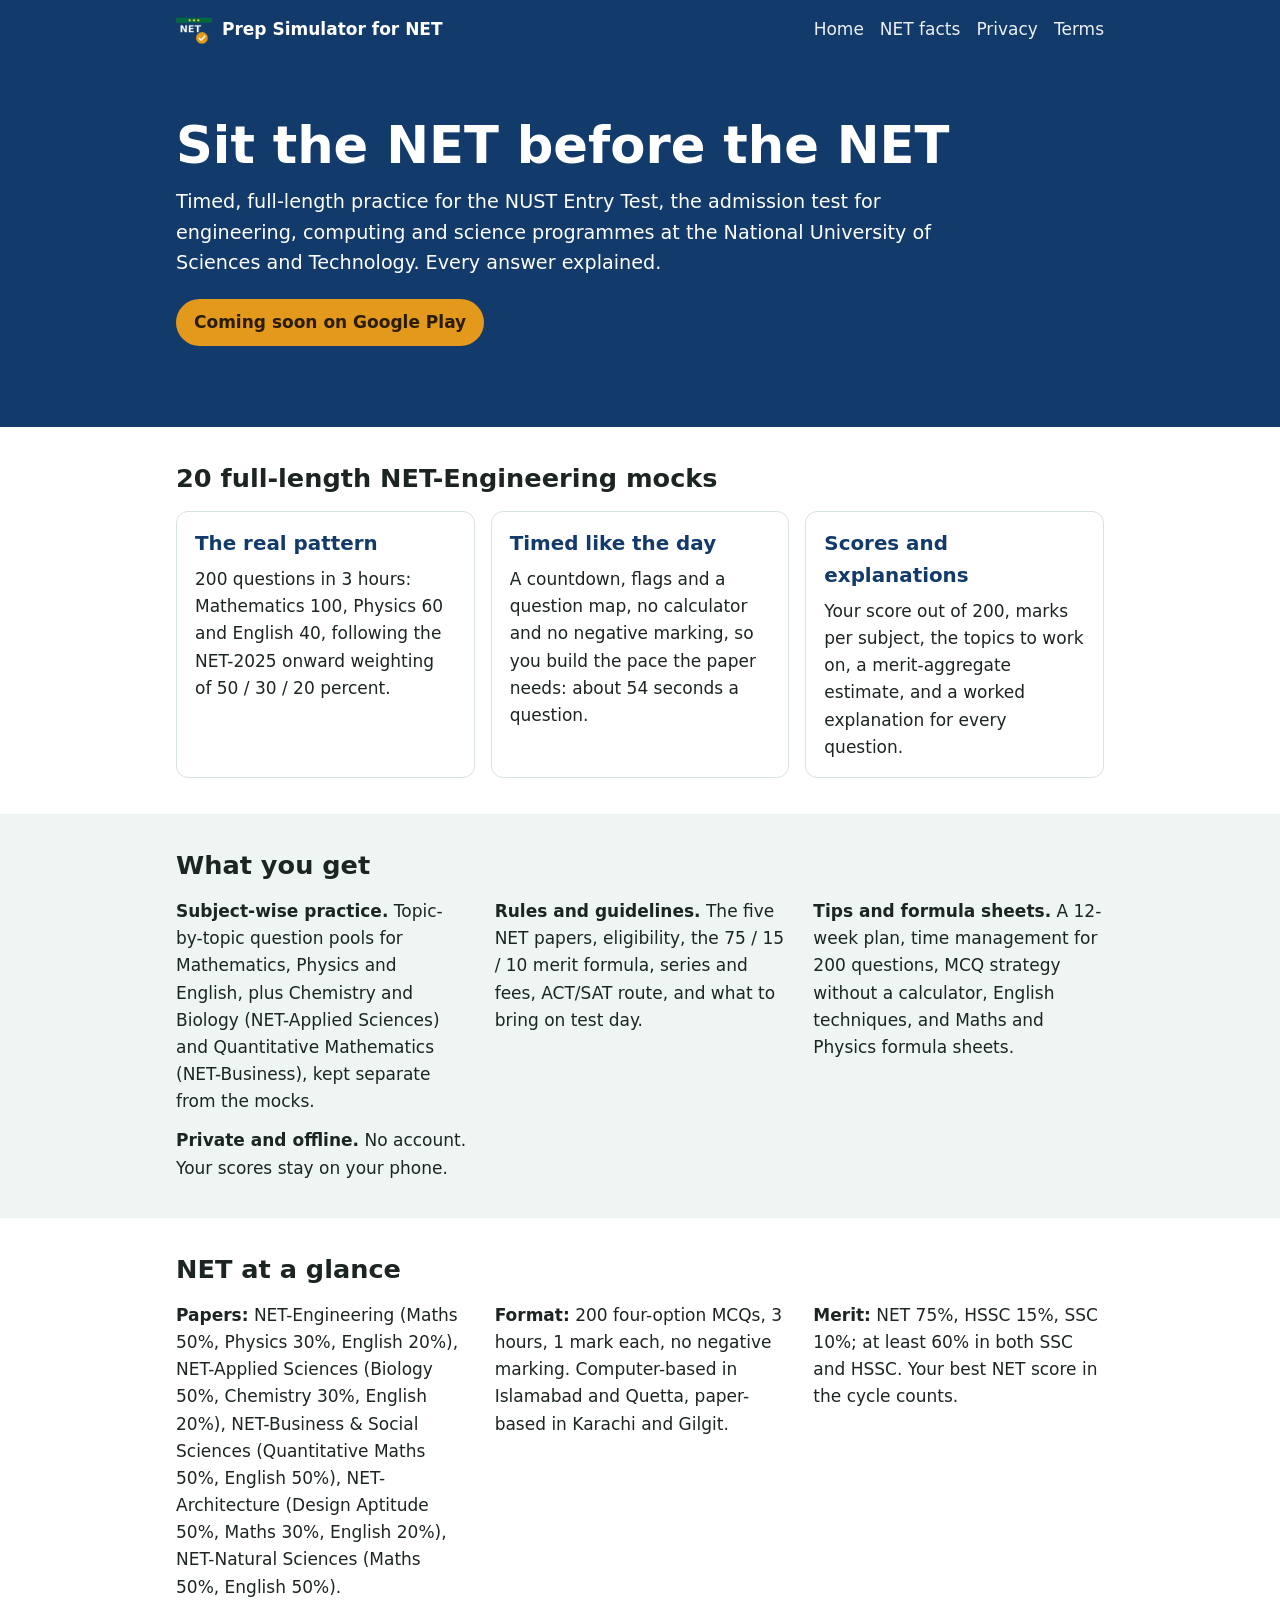
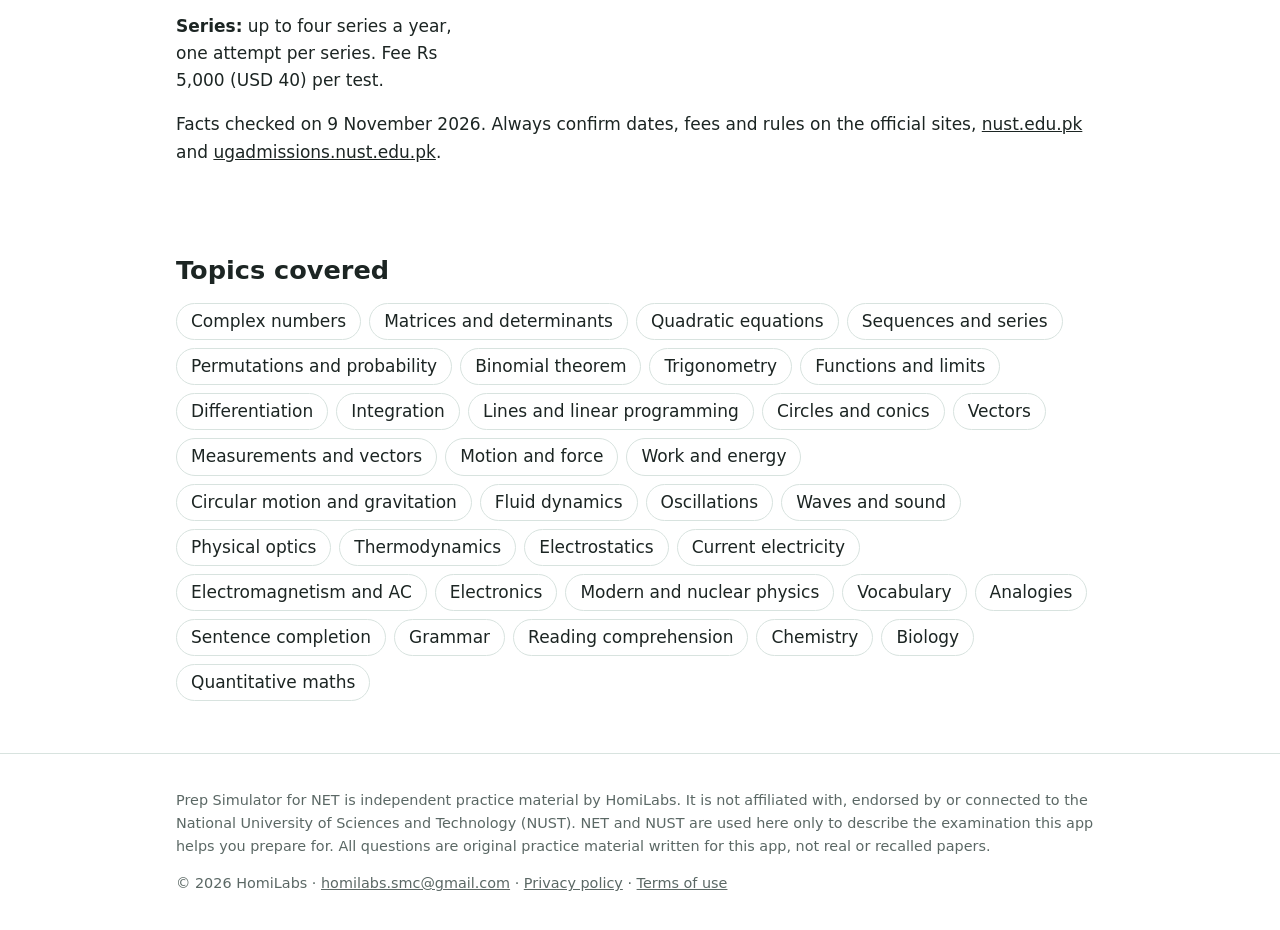
==== website/index.html @ f856df43 "Prep Simulator for NET: app, 5,304-question bank, 20 NET-Engineering mocks, guide, site - Flutter ap" ====
<!doctype html>
<html lang="en">
<head>
<meta charset="utf-8">
<meta name="viewport" content="width=device-width, initial-scale=1">
<title>Prep Simulator for NET – NUST Entry Test mocks and practice</title>
<meta name="description" content="Prepare for the NUST Entry Test (NET): 20 full-length NET-Engineering mocks (Maths 100, Physics 60, English 40, 200 MCQs in 3 hours), subject-wise practice for Maths, Physics, English, Chemistry, Biology and Quantitative Maths, every answer explained, plus admission rules and test-day guidance. Free Android app, offline, no account.">
<meta property="og:title" content="Prep Simulator for NET – NUST Entry Test mocks">
<meta property="og:description" content="20 full-length NET-Engineering mocks, subject-wise practice for every NET subject, admission rules and test-day guide. Free, offline, no account.">
<meta property="og:url" content="https://net.homilabs.org/">
<meta name="theme-color" content="#123a6b">
<link rel="canonical" href="https://net.homilabs.org/">
<link rel="icon" href="img/favicon.png">
<link rel="stylesheet" href="style.css">
</head>
<body>
<header class="top"><div class="wrap">
  <a class="brand" href="index.html"><img src="img/icon.png" alt="" width="36" height="36">Prep Simulator for NET</a>
  <nav class="nav"><a href="index.html">Home</a><a href="#facts">NET facts</a><a href="privacy.html">Privacy</a><a href="terms.html">Terms</a></nav>
</div></header>

<main>
<section class="hero"><div class="wrap">
  <h1>Sit the NET before the NET</h1>
  <p class="lead">Timed, full-length practice for the NUST Entry Test, the admission test for engineering, computing and science programmes at the National University of Sciences and Technology. Every answer explained.</p>
  <p class="cta"><span class="soon">Coming soon on Google Play</span></p>
</div></section>

<section class="wrap" id="tests">
  <h2>20 full-length NET-Engineering mocks</h2>
  <div class="cards">
    <article><h3>The real pattern</h3><p>200 questions in 3 hours: Mathematics 100, Physics 60 and English 40, following the NET-2025 onward weighting of 50 / 30 / 20 percent.</p></article>
    <article><h3>Timed like the day</h3><p>A countdown, flags and a question map, no calculator and no negative marking, so you build the pace the paper needs: about 54 seconds a question.</p></article>
    <article><h3>Scores and explanations</h3><p>Your score out of 200, marks per subject, the topics to work on, a merit-aggregate estimate, and a worked explanation for every question.</p></article>
  </div>
</section>

<section class="band"><div class="wrap">
  <h2>What you get</h2>
  <ul class="ticks">
    <li><strong>Subject-wise practice.</strong> Topic-by-topic question pools for Mathematics, Physics and English, plus Chemistry and Biology (NET-Applied Sciences) and Quantitative Mathematics (NET-Business), kept separate from the mocks.</li>
    <li><strong>Rules and guidelines.</strong> The five NET papers, eligibility, the 75 / 15 / 10 merit formula, series and fees, ACT/SAT route, and what to bring on test day.</li>
    <li><strong>Tips and formula sheets.</strong> A 12-week plan, time management for 200 questions, MCQ strategy without a calculator, English techniques, and Maths and Physics formula sheets.</li>
    <li><strong>Private and offline.</strong> No account. Your scores stay on your phone.</li>
  </ul>
</div></section>

<section class="wrap" id="facts">
  <h2>NET at a glance</h2>
  <ul class="ticks">
    <li><strong>Papers:</strong> NET-Engineering (Maths 50%, Physics 30%, English 20%), NET-Applied Sciences (Biology 50%, Chemistry 30%, English 20%), NET-Business &amp; Social Sciences (Quantitative Maths 50%, English 50%), NET-Architecture (Design Aptitude 50%, Maths 30%, English 20%), NET-Natural Sciences (Maths 50%, English 50%).</li>
    <li><strong>Format:</strong> 200 four-option MCQs, 3 hours, 1 mark each, no negative marking. Computer-based in Islamabad and Quetta, paper-based in Karachi and Gilgit.</li>
    <li><strong>Merit:</strong> NET 75%, HSSC 15%, SSC 10%; at least 60% in both SSC and HSSC. Your best NET score in the cycle counts.</li>
    <li><strong>Series:</strong> up to four series a year, one attempt per series. Fee Rs 5,000 (USD 40) per test.</li>
  </ul>
  <p>Facts checked on 9 November 2026. Always confirm dates, fees and rules on the official sites, <a href="https://nust.edu.pk" rel="noopener">nust.edu.pk</a> and <a href="https://ugadmissions.nust.edu.pk" rel="noopener">ugadmissions.nust.edu.pk</a>.</p>
</section>

<section class="wrap" id="areas">
  <h2>Topics covered</h2>
  <p class="chips"><span>Complex numbers</span><span>Matrices and determinants</span><span>Quadratic equations</span><span>Sequences and series</span><span>Permutations and probability</span><span>Binomial theorem</span><span>Trigonometry</span><span>Functions and limits</span><span>Differentiation</span><span>Integration</span><span>Lines and linear programming</span><span>Circles and conics</span><span>Vectors</span><span>Measurements and vectors</span><span>Motion and force</span><span>Work and energy</span><span>Circular motion and gravitation</span><span>Fluid dynamics</span><span>Oscillations</span><span>Waves and sound</span><span>Physical optics</span><span>Thermodynamics</span><span>Electrostatics</span><span>Current electricity</span><span>Electromagnetism and AC</span><span>Electronics</span><span>Modern and nuclear physics</span><span>Vocabulary</span><span>Analogies</span><span>Sentence completion</span><span>Grammar</span><span>Reading comprehension</span><span>Chemistry</span><span>Biology</span><span>Quantitative maths</span></p>
</section>
</main>
<footer class="foot"><div class="wrap">
  <p>Prep Simulator for NET is independent practice material by HomiLabs. It is not affiliated with, endorsed by or connected to the National University of Sciences and Technology (NUST). NET and NUST are used here only to describe the examination this app helps you prepare for. All questions are original practice material written for this app, not real or recalled papers.</p>
  <p>© 2026 HomiLabs · <a href="mailto:homilabs.smc@gmail.com">homilabs.smc@gmail.com</a> · <a href="privacy.html">Privacy policy</a> · <a href="terms.html">Terms of use</a></p>
</div></footer>
</body>
</html>
---- website/style.css ----
:root{--navy:#123a6b;--amber:#e39a1c;--ink:#1c2523;--muted:#5b6865;--paper:#fff;--tint:#eef5f2;--line:#d8e3df}
@media (prefers-color-scheme:dark){:root{--ink:#e6efec;--muted:#a3b3ae;--paper:#101715;--tint:#18221f;--line:#2b3a36}}
*{box-sizing:border-box}
body{margin:0;background:var(--paper);color:var(--ink);font:17px/1.6 system-ui,-apple-system,"Segoe UI",Roboto,sans-serif}
a{color:inherit}
.wrap{max-width:960px;margin:0 auto;padding:0 16px}
.top{background:var(--navy);color:#fff}
.top .wrap{display:flex;flex-wrap:wrap;gap:8px 20px;align-items:center;justify-content:space-between;padding-block:12px}
.brand{display:flex;gap:10px;align-items:center;font-weight:700;text-decoration:none}
.brand img{border-radius:8px}
.nav{display:flex;gap:16px}
.nav a{text-decoration:none;opacity:.92}
.nav a:hover{text-decoration:underline}
.hero{background:var(--navy);color:#fff;padding:56px 0 64px}
.hero h1{font-size:clamp(2rem,6vw,3.2rem);line-height:1.15;margin:0 0 12px}
.lead{font-size:1.2rem;max-width:40em;margin:0 0 20px}
.soon{display:inline-block;text-decoration:none;background:var(--amber);color:#2a1c00;font-weight:700;padding:10px 18px;border-radius:999px}
section.wrap{padding-block:36px}
h2{font-size:1.6rem;line-height:1.25;margin:0 0 16px}
.cards{display:grid;grid-template-columns:repeat(auto-fit,minmax(240px,1fr));gap:16px}
.cards article{border:1px solid var(--line);border-radius:12px;padding:16px 18px}
.cards h3{margin:0 0 6px;color:var(--navy)}
@media (prefers-color-scheme:dark){.cards h3{color:#7fd2bb}}
.cards p{margin:0}
.band{background:var(--tint);padding:36px 0}
.ticks{margin:0;padding:0;list-style:none;display:grid;grid-template-columns:repeat(auto-fit,minmax(280px,1fr));gap:12px 28px}
.chips{display:flex;flex-wrap:wrap;gap:8px;margin:0 0 16px}
.chips span{border:1px solid var(--line);border-radius:999px;padding:4px 14px}
.doc{padding-block:32px;max-width:760px}
.doc h1{margin:0 0 4px;line-height:1.2}
.doc h2{font-size:1.2rem;margin:28px 0 6px}
.muted{color:var(--muted)}
.foot{border-top:1px solid var(--line);color:var(--muted);font-size:.9rem;padding:20px 0}
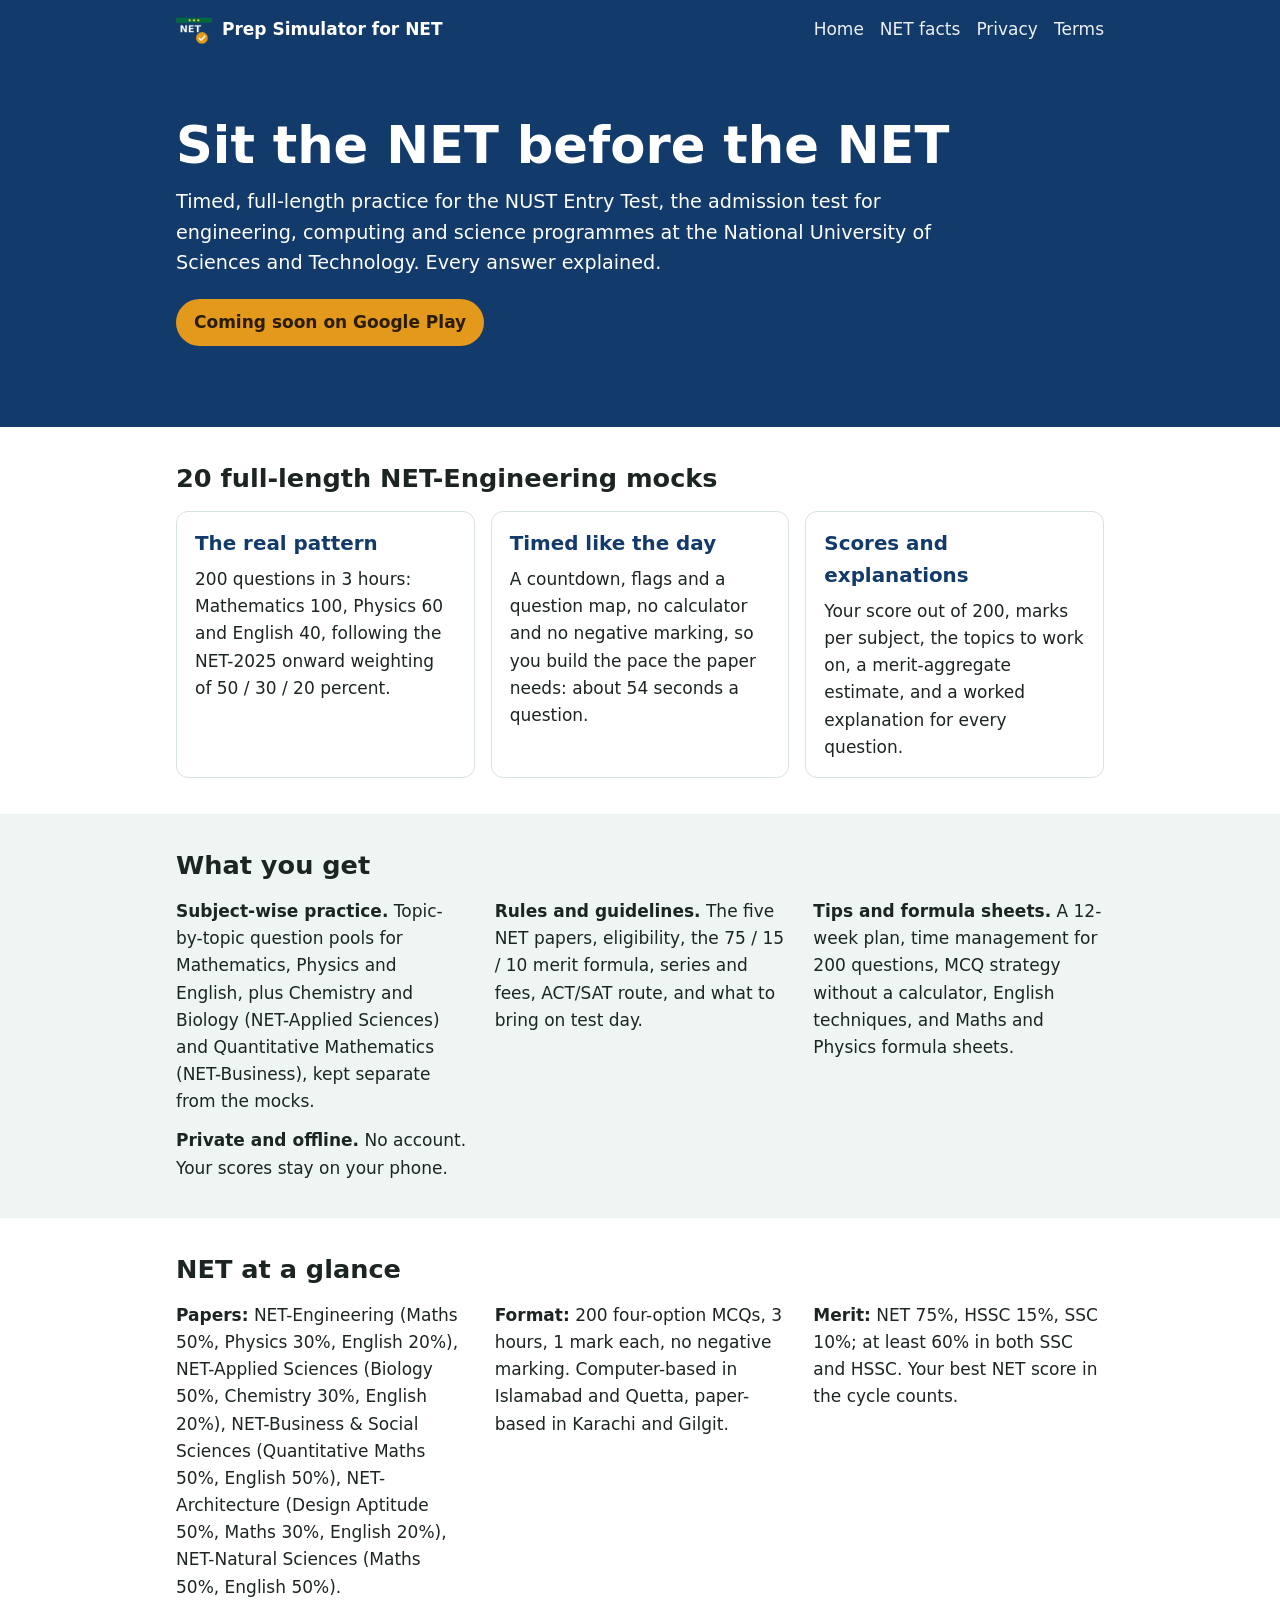
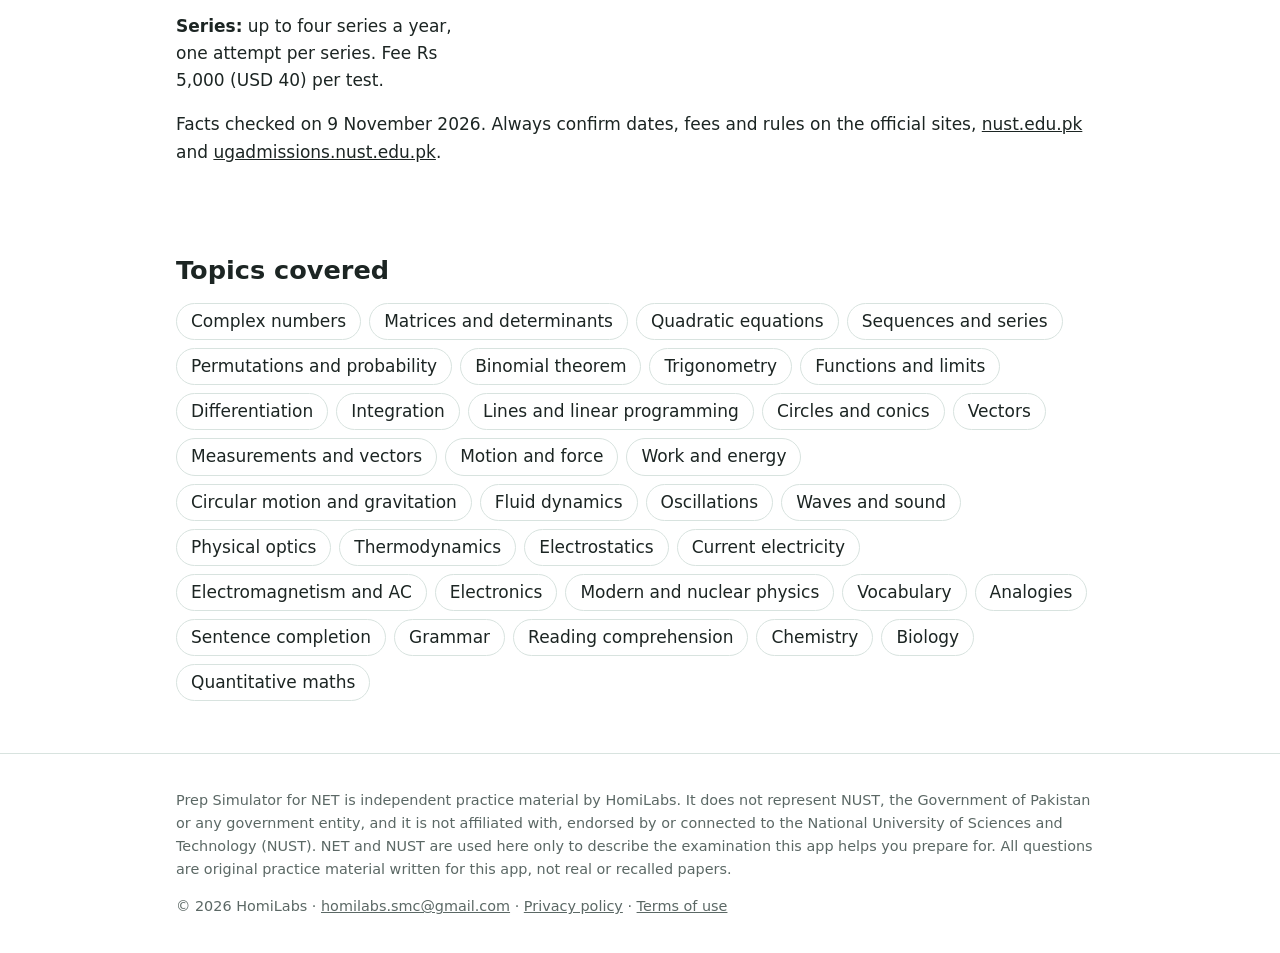
==== commit 76e3aa4a: "State official NUST sources and non-government status in app and site Play rejected a sibling app (N" ====
--- a/website/index.html
+++ b/website/index.html
@@ -62,7 +62,7 @@
 </section>
 </main>
 <footer class="foot"><div class="wrap">
-  <p>Prep Simulator for NET is independent practice material by HomiLabs. It is not affiliated with, endorsed by or connected to the National University of Sciences and Technology (NUST). NET and NUST are used here only to describe the examination this app helps you prepare for. All questions are original practice material written for this app, not real or recalled papers.</p>
+  <p>Prep Simulator for NET is independent practice material by HomiLabs. It does not represent NUST, the Government of Pakistan or any government entity, and it is not affiliated with, endorsed by or connected to the National University of Sciences and Technology (NUST). NET and NUST are used here only to describe the examination this app helps you prepare for. All questions are original practice material written for this app, not real or recalled papers.</p>
   <p>© 2026 HomiLabs · <a href="mailto:homilabs.smc@gmail.com">homilabs.smc@gmail.com</a> · <a href="privacy.html">Privacy policy</a> · <a href="terms.html">Terms of use</a></p>
 </div></footer>
 </body>
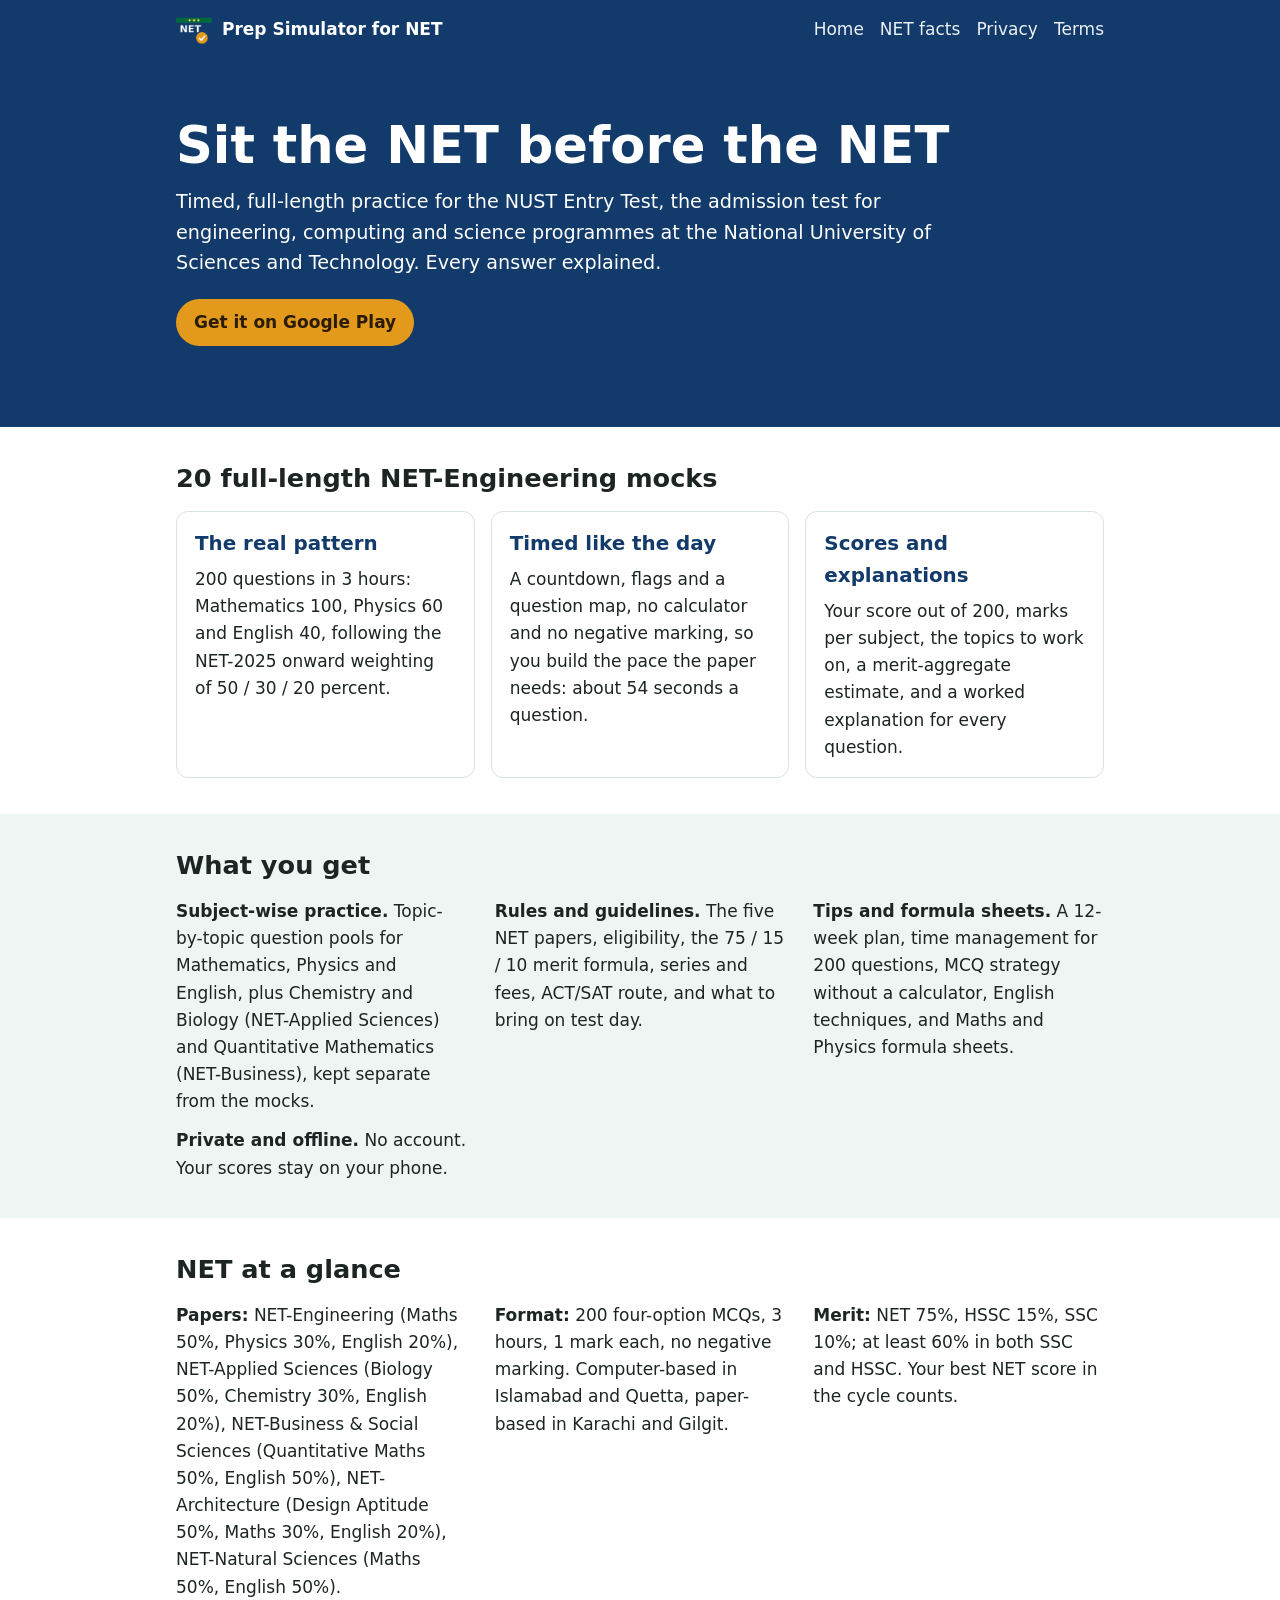
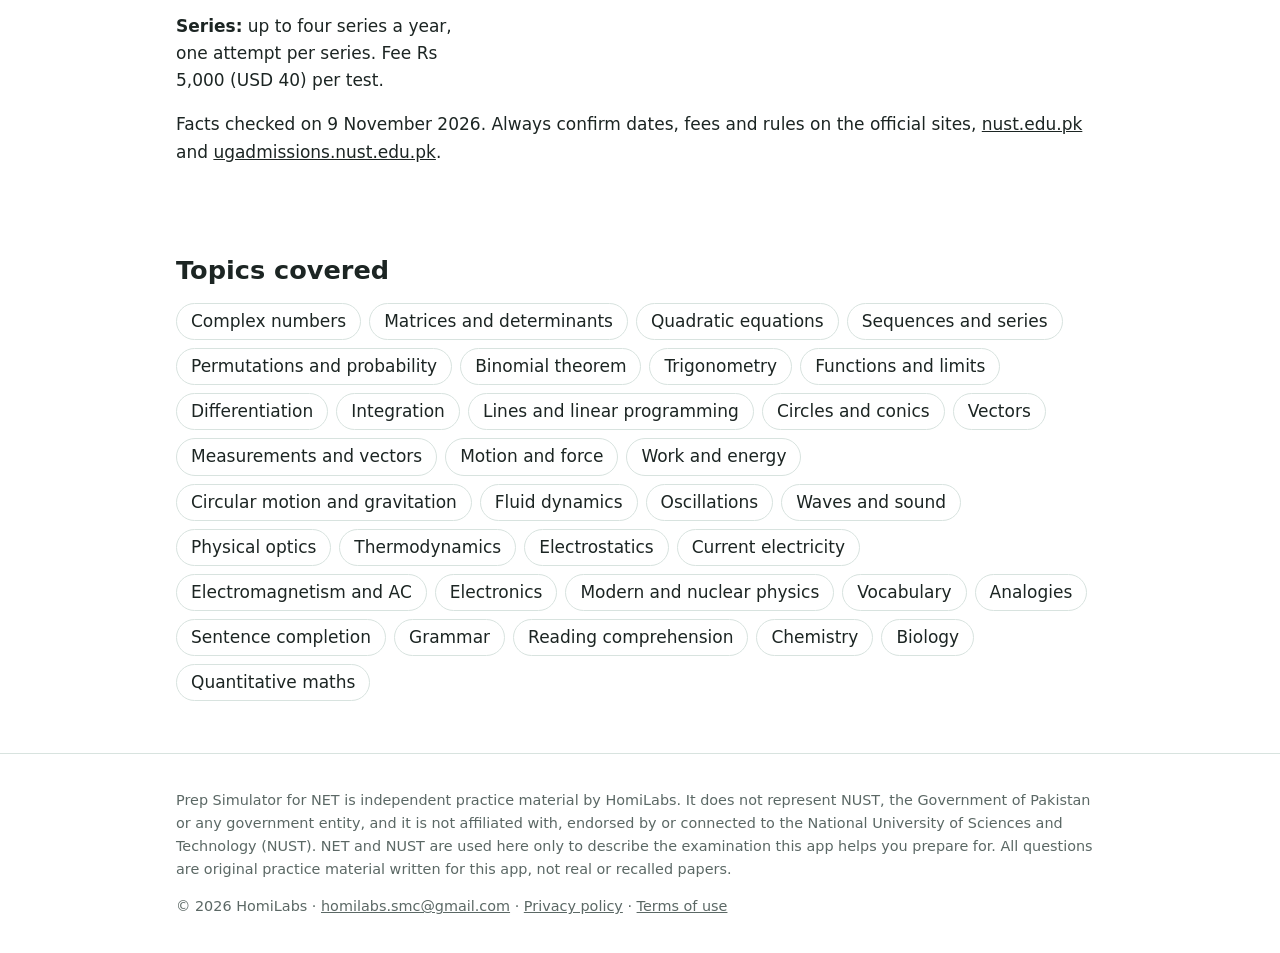
==== commit 93322a0f: "Site: link the live Google Play listing Co-Authored-By: Claude Opus 5.5 <noreply@anthropic.com>" ====
--- a/website/index.html
+++ b/website/index.html
@@ -4,7 +4,7 @@
 <meta charset="utf-8">
 <meta name="viewport" content="width=device-width, initial-scale=1">
 <title>Prep Simulator for NET – NUST Entry Test mocks and practice</title>
-<meta name="description" content="Prepare for the NUST Entry Test (NET): 20 full-length NET-Engineering mocks (Maths 100, Physics 60, English 40, 200 MCQs in 3 hours), subject-wise practice for Maths, Physics, English, Chemistry, Biology and Quantitative Maths, every answer explained, plus admission rules and test-day guidance. Free Android app, offline, no account.">
+<meta name="description" content="Prepare for the NUST Entry Test (NET): 20 full-length NET-Engineering mocks (Maths 100, Physics 60, English 40, 200 MCQs in 3 hours), subject-wise practice for Maths, Physics, English, Chemistry, Biology and Quantitative Maths, every answer explained, plus admission rules and test-day guidance. Free Android app on Google Play, offline, no account.">
 <meta property="og:title" content="Prep Simulator for NET – NUST Entry Test mocks">
 <meta property="og:description" content="20 full-length NET-Engineering mocks, subject-wise practice for every NET subject, admission rules and test-day guide. Free, offline, no account.">
 <meta property="og:url" content="https://net.homilabs.org/">
@@ -23,7 +23,7 @@
 <section class="hero"><div class="wrap">
   <h1>Sit the NET before the NET</h1>
   <p class="lead">Timed, full-length practice for the NUST Entry Test, the admission test for engineering, computing and science programmes at the National University of Sciences and Technology. Every answer explained.</p>
-  <p class="cta"><span class="soon">Coming soon on Google Play</span></p>
+  <p class="cta"><a class="soon" href="https://play.google.com/store/apps/details?id=com.homilabs.net_prep">Get it on Google Play</a></p>
 </div></section>
 
 <section class="wrap" id="tests">
